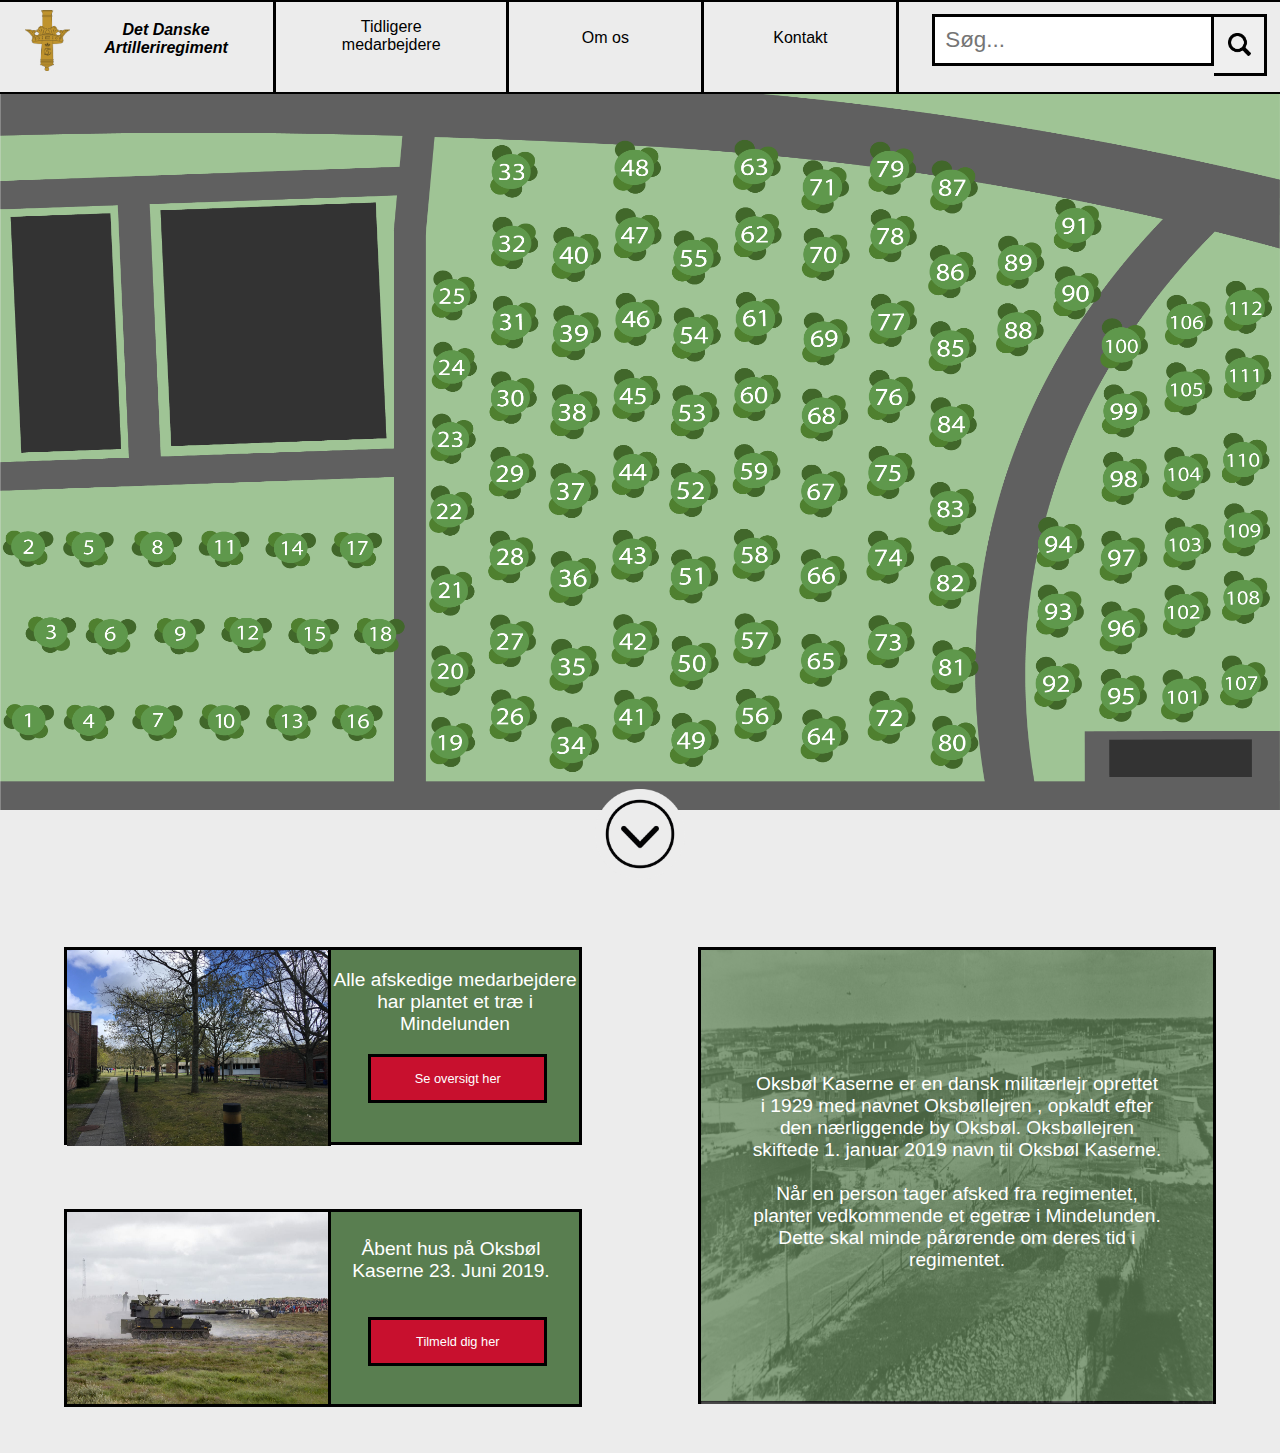
==== index.html @ 59555e50 "Javascript til submit alert" ====
<!DOCTYPE html>
<html lang="da">
<head>
    <meta charset="UTF-8">
    <meta name="viewport" content="width-device-width, initial-scale=1.0">
    <title>Mindelunden - Det Danske Artilleriregiment</title>
    <link rel="stylesheet" href="CSS/style.css">
    <link rel="icon" href="Billeder/favicon.png">
    <link rel="stylesheet" href="">
    <script src="javascript/main.js" defer></script>
</head>
<body>
    <nav class="topbar">
      <a href="index.html">
           <div class="logo">
                <img class="dar" src="Billeder/dar-logo.png" alt="Det Danske Artilleriregiment logo">
                <h1>Det Danske <br> Artilleriregiment</h1>
            </div>
        </a>
        <div class="t-med">
            <p>Tidligere <br> medarbejdere</p>
        </div>
        <a href="html/om-os.html">
            <div class="om-os">
                <p>Om os</p>
            </div>
        </a>
        <a href="html/kontakt.html">
            <div class="kontakt">
                <p>Kontakt</p>
            </div>
        </a>
        <div>
           
           <button type="submit"><img src="Billeder/search.png" alt="Søg"></button>
           
            <input type="text" placeholder="Søg...">
        
        </div>
    </nav>
    
    <main>
       <img class="map" src="Billeder/map.png" alt="Kort over Mindelunden">
       <div class="rul-ned">
           <img src="Billeder/pil-ned.png" alt="Pil ned ">
       </div>
       
       <div class="main-nede">
           <div class="oversigt">
               <img src="Billeder/main-mindelunden-oversigt.jpg" alt="Mindelunden">
               <p class="oversigt-tekst">Alle afskedige medarbejdere har plantet et træ i Mindelunden</p>
               <button type="submit">
                   <p>Se oversigt her</p>
               </button>
           </div>
           
            <div class="info">
               <img src="Billeder/mindelund.png" alt="">
               <p>Oksbøl Kaserne er en dansk militærlejr oprettet i 1929 med navnet Oksbøllejren , opkaldt efter den nærliggende by Oksbøl. Oksbøllejren skiftede 1. januar 2019 navn til Oksbøl Kaserne. <br><br>Når en person tager afsked fra regimentet, planter vedkommende et egetræ i Mindelunden. Dette skal minde pårørende om deres tid i regimentet.</p>
           </div>

           <div class="o-hus">
               <img src="Billeder/open-house.jpg">
               <p class="o-hus-tekst">Åbent hus på Oksbøl Kaserne 23. Juni 2019.</p>
               <button type="submit">
                   <p>Tilmeld dig her</p>
               </button>
           </div>
           
          
       </div>
       
    </main>
</body>
</html>
---- CSS/style.css ----
body {
    margin: 0;
    background-color: #ECECEC;
    font-family: verdana, sans-serif;
}



/*Kodning for topbar */



.topbar {
    height: 10vh;
    border-top: solid;
    border-bottom: solid;
    border-width: 2px;
    border-color: #000000;
    min-height: 75px;
    position: fixed;
    background-color: #ECECEC;
    z-index: 1;
}
.dar {
    width: 45px;
    height: auto;
    float: left;
    margin: 8px 8px 8px 25px;
    min-width: 45px;
    
}
.topbar h1 {
    margin: 7px;
    font-size: 1em;
    font-style: italic;
    text-align: center;
    padding: 12px;
    color: #000000;
    min-width: 100px;
}
.logo {
    border-right: solid;
    border-color: #000000;
    height: 10vh;
    width: 18%;
    float: left;
    min-width: 273px;
    min-height: 75px;
}
.t-med {
    height: 10vh;
    float: left;
    width: 18%;
    border-right: solid;
    min-height: 75px;
}
.t-med:hover {
    background-color: #555555;
    color: #FFFFFF;
    border-color: #000000;
}
.t-med p {
    text-align: center;
}
.om-os {
    height: 10vh;
    float: left;
    width: 15%;
    border-right: solid;
    min-height: 75px;
    color: #000000;
}
.om-os:hover {
    background-color: #555555;
    color: #FFFFFF;
    border-color: #000000;
}
.om-os-aktiv {
    background-color: #555555;
    border-color: #000000;
    height: 10vh;
    float: left;
    width: 15%;
    border-right: solid;
    min-height: 75px;
    border-right-color: #000000;
}
.om-os-aktiv p {
    padding: 11px;
    text-align: center;
    color: #FFFFFF;
}
.om-os p {
    padding: 11px;
    text-align: center;
}
.kontakt {
    height: 10vh;
    float: left;
    width: 15%;
    border-right: solid;
    min-height: 75px;
    border-color: #000000;
    color: #000000;
}
.kontakt:hover {
    background-color: #555555;
    color: #FFFFFF;
    border-color: #000000;
}
.kontakt-aktiv {
    height: 10vh;
    float: left;
    width: 15%;
    border-right: solid;
    min-height: 75px;
    background-color: #555555;
    color: #FFFFFF;
    border-color: #000000;
}
.kontakt-aktiv p {
    padding: 11px;
    text-align: center;
}
.kontakt p {
    padding: 11px;
    text-align: center;
}
.topbar input {
    padding: 10px;
    border: solid;
    font-size: 1.4em;
    float: right;
    width: 10%;
    min-height: 18px;
    margin-top: 11.5px;
    font-family: verdana, sans-serif;
}
.topbar button img{
  width: 60%;
  margin: 20%;
  float: left;
  min-width: 40%;
  min-height: 18px;
}
.topbar button {
    border: solid;
    border-left-width: inherit;
    cursor: pointer;
    width: 4%;
    height: 6.9vh;
    min-width: 53px;
    min-height: 52px;
    float: right;
    margin-top: 11.5px;
    margin-right: 1%;
}
@media screen and (min-width: 1398px) {
    .topbar input {
        width: 25%;
    }
}
@media screen and (max-width: 1398px) {
    .topbar input {
        width: 20%;
    }
}
@media screen and (max-width: 1180px) {
    .topbar input {
        width: 10%;
    }
}



/*Kode om main*/



.map {
    height: 90vh;
    width: 100%;
    min-height: 44vw;
}
.rul-ned {
    text-align: center;
}
.rul-ned img {
    display: inline-block;
    width: 90px;
    margin-top: -25px;
    cursor: pointer;
}
.oversigt {
    background-color: #597E50;
    width: 40%;
    height: 15vw;
    margin-left: 5%;
    margin-top: 5%;
    border: solid;
    float: left;
}
.oversigt img {
    width: 51%;
    float: left;
    border-right: solid;
    border-color: #000000;
}
.oversigt-tekst {
    color: #FFFFFF;
    text-align: center;
    font-size: 1.5vw;
}
.oversigt button {
    width: 35%;
    position: relative;
    left: 7.25%;
    background-color: #C8102E;
    color: #FFFFFF;
    font-family: verdana, sans-serif;
    font-size: 1vw;
    border: solid;
    border-color: #000000;
    cursor: pointer;
}
.o-hus {
    background-color: #597E50;
    width: 40%;
    height: 15vw;
    margin-left: 5%;
    margin-top: 5%;
    border: solid;
    float: left;
}
.o-hus img {
    width: 51%;
    float: left;
    border-right: solid;
    border-color: #000000;
    height: 15vw;
}
.o-hus-tekst {
    color: #FFFFFF;
    text-align: center;
    font-size: 1.5vw;
    margin: 5% 5% 0 55%;
}
.o-hus button {
    width: 35%;
    position: relative;
    left: 7.25%;
    background-color: #C8102E;
    color: #FFFFFF;
    font-family: verdana, sans-serif;
    font-size: 1vw;
    border: solid;
    border-color: #000000;
    cursor: pointer;
    margin-top: 7%;
}
.main-nede {
    height: 44.5vw;
}
.info {
    background-color: #597E50;
    width: 40%;
    height: 35.25vw;
    border: solid;
    float: right;
    margin-top: 5%;
    margin-right: 5%;
    position: relative;
    text-align: center;
}
.info img {
    width: 100%;
    height: 35.5vw;
    opacity: 0.3;
}
.info p {
    color: #FFFFFF;
    text-align: center;
    font-size: 1.5vw;
    position: absolute;
    top: 45%;
    left: 50%;
    transform: translate(-50%, -50%);
    width: 80%;
}



/*Kodning for om os*/



.om-os-main img {
    width: 30%;
    margin-top: 10%;
    margin-left: 5%;
    float: left;
    border: solid;
    border-color: #000000;
}
.link-boks {
    background-color: #FFFFFF;
    float: left;
    clear: left;
    border: solid;
    border-color: #000000;
    margin-top: 5%;
    margin-left: 5%;
    width: 20%;
}
.link-boks p {
    padding-left: 5%;
    text-decoration: underline;
    cursor: pointer;
    font-size: 1vw;
}
.om-os-tekst {
    float: right;
    width: 60%;
}
.om-os-tekst h1 {
    margin-top: 15.9%;
    font-size: 1.6vw;
}
.om-os-tekst h2 {
    font-size: 1.6vw;
}
.om-os-tekst p {
    font-size: 1vw;
    padding-right: 5%;
    margin-bottom: 7.5%;
}



/*Kode om kontakt*/



.kontakt-opl {
    background-color: #FFFFFF;
    float: left;
    border: solid;
    border-color: #000000;
    margin-top: 10%;
    margin-left: 5%;
    width: 20%;
}
.kontakt-opl p {
    padding-left: 5%;
    font-size: 1vw;
}
#kontakt-underline {
    text-decoration: underline;
    font-size: 1.2vw;
}
.rettelser {
    background-color: #FFFFFF;
    border: solid;
    border-color: #000000;
    margin-top: 10%;
    margin-right: 5%;
    width: 50%;
    float: right;
}
.rettelser h1 {
    text-align: center;
    font-size: 2vw;
}
.rettelser p {
    text-align: center;
    padding: 0 5% 2% 5%;
    font-size: 1vw;
}
.rettelser label {
    margin-left: 5%;
    margin-top: 3%;
    font-weight: 600;
    font-size: 1vw;
    float:left
}
.rettelser input {
    width: 74%;
    padding: 1%;
    font-family: verdana, sans-serif;
    margin-bottom: 3%;
    font-style: italic;
    float: right;
    border: solid;
    border-color: #000000;
    margin: 2% 5% 2% 2%;
    font-size: 1vw;
}
.rettelser textarea {
    width: 74%;
    padding: 1%;
    font-family: verdana, sans-serif;
    margin-bottom: 3%;
    font-style: italic;
    float: right;
    border: solid;
    border-color: #000000;
    margin: 2% 5% 2% 2%;
    height: 15vh;
    font-size: 1vw;
}
#e-mail {
    margin-top: 5%;
}
#textarea {
    margin-top: 6%;
}
#submit {
    margin-right: 5%;
    margin-bottom: 4%;
    width: 20%;
    background-color: #597E50;
    color: #FFFFFF;
    border: solid;
    border-color: #000000;
    cursor: pointer;
}
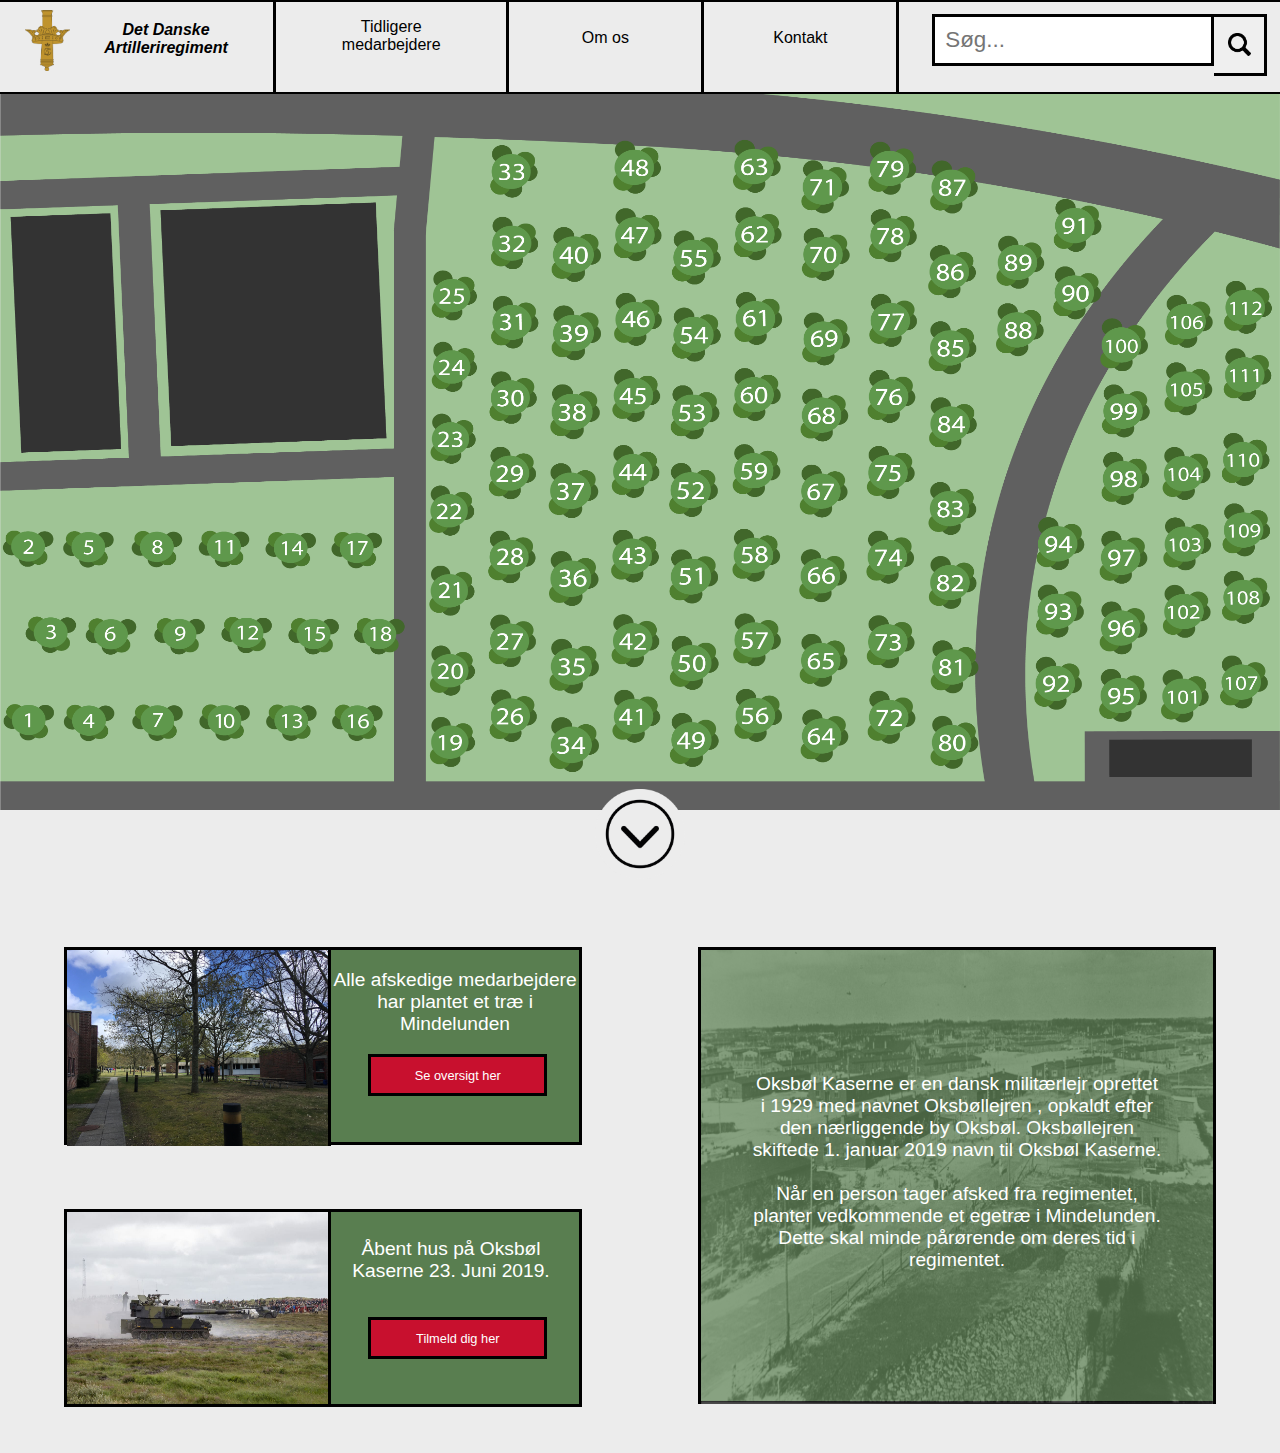
==== commit 0836e2f0: "Rettelser fra validator" ====
--- a/index.html
+++ b/index.html
@@ -1,25 +1,28 @@
 <!DOCTYPE html>
 <html lang="da">
+
 <head>
     <meta charset="UTF-8">
     <meta name="viewport" content="width-device-width, initial-scale=1.0">
     <title>Mindelunden - Det Danske Artilleriregiment</title>
     <link rel="stylesheet" href="CSS/style.css">
     <link rel="icon" href="Billeder/favicon.png">
-    <link rel="stylesheet" href="">
     <script src="javascript/main.js" defer></script>
 </head>
+
 <body>
     <nav class="topbar">
-      <a href="index.html">
-           <div class="logo">
+        <a href="index.html">
+            <div class="logo">
                 <img class="dar" src="Billeder/dar-logo.png" alt="Det Danske Artilleriregiment logo">
                 <h1>Det Danske <br> Artilleriregiment</h1>
             </div>
         </a>
-        <div class="t-med">
-            <p>Tidligere <br> medarbejdere</p>
-        </div>
+        <a href="html/tidl-medarbjeder.html">
+            <div class="t-med">
+                <p>Tidligere <br> medarbejdere</p>
+            </div>
+        </a>
         <a href="html/om-os.html">
             <div class="om-os">
                 <p>Om os</p>
@@ -31,45 +34,59 @@
             </div>
         </a>
         <div>
-           
-           <button type="submit"><img src="Billeder/search.png" alt="Søg"></button>
-           
+
+            <button class="search" type="submit"><img src="Billeder/search.png" alt="Søg"></button>
+
             <input type="text" placeholder="Søg...">
+
+        </div>
         
+        <div>
+            <img onclick="respNav()" class="burger" src="Billeder/hamburger-icon.png" alt="Hamburger ikon">
+        </div>
+        
+        <div id="respLinks">
+            <a class="respTidlDiv" href="html/tidl-medarbjeder.html">Tidligere medarbejdere</a>
+            <a class="respOmDiv" href="html/om-os.html">Om os</a>
+            <a class="respKontaktDiv" href="html/kontakt.html">Kontakt</a>
         </div>
     </nav>
-    
+
     <main>
-       <img class="map" src="Billeder/map.png" alt="Kort over Mindelunden">
-       <div class="rul-ned">
-           <img src="Billeder/pil-ned.png" alt="Pil ned ">
-       </div>
-       
-       <div class="main-nede">
-           <div class="oversigt">
-               <img src="Billeder/main-mindelunden-oversigt.jpg" alt="Mindelunden">
-               <p class="oversigt-tekst">Alle afskedige medarbejdere har plantet et træ i Mindelunden</p>
-               <button type="submit">
-                   <p>Se oversigt her</p>
-               </button>
-           </div>
-           
-            <div class="info">
-               <img src="Billeder/mindelund.png" alt="">
-               <p>Oksbøl Kaserne er en dansk militærlejr oprettet i 1929 med navnet Oksbøllejren , opkaldt efter den nærliggende by Oksbøl. Oksbøllejren skiftede 1. januar 2019 navn til Oksbøl Kaserne. <br><br>Når en person tager afsked fra regimentet, planter vedkommende et egetræ i Mindelunden. Dette skal minde pårørende om deres tid i regimentet.</p>
-           </div>
+        <img class="map" src="Billeder/map.png" alt="Kort over Mindelunden">
+        <div class="rul-ned">
+           <a href="#scroll"> <img src="Billeder/pil-ned.png" alt="Pil ned "></a>
+        </div>
 
-           <div class="o-hus">
-               <img src="Billeder/open-house.jpg">
-               <p class="o-hus-tekst">Åbent hus på Oksbøl Kaserne 23. Juni 2019.</p>
-               <button type="submit">
-                   <p>Tilmeld dig her</p>
-               </button>
-           </div>
-           
-          
-       </div>
-       
+        <div class="main-nede">
+            <div class="oversigt">
+                <img src="Billeder/main-mindelunden-oversigt.jpg" alt="Mindelunden">
+                <p class="oversigt-tekst">Alle afskedige medarbejdere har plantet et træ i Mindelunden</p>
+                <form method="get" action="html/tidl-medarbjeder.html">
+                    <button type="submit">
+                        Se oversigt her
+                    </button>
+                </form>
+            </div>
+
+           <a name="scroll" > 
+               <div class="info">
+                    <img src="Billeder/mindelund.png" alt="">
+                    <p>Oksbøl Kaserne er en dansk militærlejr oprettet i 1929 med navnet Oksbøllejren , opkaldt efter den nærliggende by Oksbøl. Oksbøllejren skiftede 1. januar 2019 navn til Oksbøl Kaserne. <br><br>Når en person tager afsked fra regimentet, planter vedkommende et egetræ i Mindelunden. Dette skal minde pårørende om deres tid i regimentet.</p>
+                </div>
+            </a>
+            <div class="o-hus">
+                <img src="Billeder/open-house.jpg" alt="Åbent hus">
+                <p class="o-hus-tekst">Åbent hus på Oksbøl Kaserne 23. Juni 2019.</p>
+                <button type="submit">
+                    Tilmeld dig her
+                </button>
+            </div>
+
+
+        </div>
+
     </main>
 </body>
+
 </html>--- a/CSS/style.css
+++ b/CSS/style.css
@@ -4,6 +4,9 @@
     font-family: verdana, sans-serif;
 }
 
+html {
+    scroll-behavior: smooth
+}
 
 
 /*Kodning for topbar */
@@ -21,14 +24,16 @@
     background-color: #ECECEC;
     z-index: 1;
 }
+
 .dar {
     width: 45px;
     height: auto;
     float: left;
     margin: 8px 8px 8px 25px;
     min-width: 45px;
-    
-}
+
+}
+
 .topbar h1 {
     margin: 7px;
     font-size: 1em;
@@ -38,6 +43,7 @@
     color: #000000;
     min-width: 100px;
 }
+
 .logo {
     border-right: solid;
     border-color: #000000;
@@ -47,21 +53,26 @@
     min-width: 273px;
     min-height: 75px;
 }
+
 .t-med {
     height: 10vh;
     float: left;
     width: 18%;
     border-right: solid;
     min-height: 75px;
-}
+    color: #000000;
+}
+
 .t-med:hover {
     background-color: #555555;
     color: #FFFFFF;
     border-color: #000000;
 }
+
 .t-med p {
     text-align: center;
 }
+
 .om-os {
     height: 10vh;
     float: left;
@@ -70,11 +81,13 @@
     min-height: 75px;
     color: #000000;
 }
+
 .om-os:hover {
     background-color: #555555;
     color: #FFFFFF;
     border-color: #000000;
 }
+
 .om-os-aktiv {
     background-color: #555555;
     border-color: #000000;
@@ -85,15 +98,18 @@
     min-height: 75px;
     border-right-color: #000000;
 }
+
 .om-os-aktiv p {
     padding: 11px;
     text-align: center;
     color: #FFFFFF;
 }
+
 .om-os p {
     padding: 11px;
     text-align: center;
 }
+
 .kontakt {
     height: 10vh;
     float: left;
@@ -103,11 +119,13 @@
     border-color: #000000;
     color: #000000;
 }
+
 .kontakt:hover {
     background-color: #555555;
     color: #FFFFFF;
     border-color: #000000;
 }
+
 .kontakt-aktiv {
     height: 10vh;
     float: left;
@@ -118,14 +136,17 @@
     color: #FFFFFF;
     border-color: #000000;
 }
+
 .kontakt-aktiv p {
     padding: 11px;
     text-align: center;
 }
+
 .kontakt p {
     padding: 11px;
     text-align: center;
 }
+
 .topbar input {
     padding: 10px;
     border: solid;
@@ -136,13 +157,15 @@
     margin-top: 11.5px;
     font-family: verdana, sans-serif;
 }
-.topbar button img{
-  width: 60%;
-  margin: 20%;
-  float: left;
-  min-width: 40%;
-  min-height: 18px;
-}
+
+.topbar button img {
+    width: 60%;
+    margin: 20%;
+    float: left;
+    min-width: 40%;
+    min-height: 18px;
+}
+
 .topbar button {
     border: solid;
     border-left-width: inherit;
@@ -155,16 +178,34 @@
     margin-top: 11.5px;
     margin-right: 1%;
 }
+.burger {
+    display: none;
+}
+#respLinks {
+    display: none;
+}
+.respTidlDiv {
+    display: none;
+}
+.respOmDiv {
+    display: none;
+}
+.respKontaktDiv {
+    display: none;
+}
+
 @media screen and (min-width: 1398px) {
     .topbar input {
-        width: 25%;
-    }
-}
+        width: 24%;
+    }
+}
+
 @media screen and (max-width: 1398px) {
     .topbar input {
         width: 20%;
     }
 }
+
 @media screen and (max-width: 1180px) {
     .topbar input {
         width: 10%;
@@ -182,15 +223,18 @@
     width: 100%;
     min-height: 44vw;
 }
+
 .rul-ned {
     text-align: center;
 }
+
 .rul-ned img {
     display: inline-block;
     width: 90px;
     margin-top: -25px;
     cursor: pointer;
 }
+
 .oversigt {
     background-color: #597E50;
     width: 40%;
@@ -200,17 +244,20 @@
     border: solid;
     float: left;
 }
+
 .oversigt img {
     width: 51%;
     float: left;
     border-right: solid;
     border-color: #000000;
 }
+
 .oversigt-tekst {
     color: #FFFFFF;
     text-align: center;
     font-size: 1.5vw;
 }
+
 .oversigt button {
     width: 35%;
     position: relative;
@@ -222,7 +269,9 @@
     border: solid;
     border-color: #000000;
     cursor: pointer;
-}
+    padding: 2%;
+}
+
 .o-hus {
     background-color: #597E50;
     width: 40%;
@@ -232,6 +281,7 @@
     border: solid;
     float: left;
 }
+
 .o-hus img {
     width: 51%;
     float: left;
@@ -239,12 +289,14 @@
     border-color: #000000;
     height: 15vw;
 }
+
 .o-hus-tekst {
     color: #FFFFFF;
     text-align: center;
     font-size: 1.5vw;
     margin: 5% 5% 0 55%;
 }
+
 .o-hus button {
     width: 35%;
     position: relative;
@@ -257,10 +309,13 @@
     border-color: #000000;
     cursor: pointer;
     margin-top: 7%;
-}
+    padding: 2%;
+}
+
 .main-nede {
     height: 44.5vw;
 }
+
 .info {
     background-color: #597E50;
     width: 40%;
@@ -272,11 +327,13 @@
     position: relative;
     text-align: center;
 }
+
 .info img {
     width: 100%;
     height: 35.5vw;
     opacity: 0.3;
 }
+
 .info p {
     color: #FFFFFF;
     text-align: center;
@@ -302,6 +359,7 @@
     border: solid;
     border-color: #000000;
 }
+
 .link-boks {
     background-color: #FFFFFF;
     float: left;
@@ -312,23 +370,28 @@
     margin-left: 5%;
     width: 20%;
 }
+
 .link-boks p {
     padding-left: 5%;
     text-decoration: underline;
     cursor: pointer;
     font-size: 1vw;
 }
+
 .om-os-tekst {
     float: right;
     width: 60%;
 }
+
 .om-os-tekst h1 {
     margin-top: 15.9%;
     font-size: 1.6vw;
 }
+
 .om-os-tekst h2 {
     font-size: 1.6vw;
 }
+
 .om-os-tekst p {
     font-size: 1vw;
     padding-right: 5%;
@@ -350,14 +413,17 @@
     margin-left: 5%;
     width: 20%;
 }
+
 .kontakt-opl p {
     padding-left: 5%;
     font-size: 1vw;
 }
-#kontakt-underline {
+
+.kontakt-underline {
     text-decoration: underline;
     font-size: 1.2vw;
 }
+
 .rettelser {
     background-color: #FFFFFF;
     border: solid;
@@ -367,22 +433,26 @@
     width: 50%;
     float: right;
 }
-.rettelser h1 {
+
+.rettelser h2 {
     text-align: center;
     font-size: 2vw;
 }
+
 .rettelser p {
     text-align: center;
     padding: 0 5% 2% 5%;
     font-size: 1vw;
 }
+
 .rettelser label {
     margin-left: 5%;
     margin-top: 3%;
     font-weight: 600;
     font-size: 1vw;
-    float:left
-}
+    float: left
+}
+
 .rettelser input {
     width: 74%;
     padding: 1%;
@@ -395,6 +465,7 @@
     margin: 2% 5% 2% 2%;
     font-size: 1vw;
 }
+
 .rettelser textarea {
     width: 74%;
     padding: 1%;
@@ -408,12 +479,15 @@
     height: 15vh;
     font-size: 1vw;
 }
+
 #e-mail {
     margin-top: 5%;
 }
+
 #textarea {
     margin-top: 6%;
 }
+
 #submit {
     margin-right: 5%;
     margin-bottom: 4%;
@@ -423,4 +497,476 @@
     border: solid;
     border-color: #000000;
     cursor: pointer;
+    width: 30%;
+    padding: 1%;
+    font-family: verdana, sans-serif;
+    font-style: italic;
+    float: right;
+    font-size: 1vw;
+}
+
+#submitSendt {
+    background-color: #597E50;
+    width: 15%;
+    height: 5vw;
+    float: right;
+    border: solid;
+    color: #FFFFFF;
+    border-color: #000000;
+    transform: translate(215%, 497%);
+    text-align: center;
+    display: none;
+}
+
+#submitSendt p {
+    margin-top: 12%;
+    font-size: 1vw;
+}
+
+.tidl-med-header {
+    font-size: 2.5vw;
+    margin-top: 9%;
+    display: inline-block;
+}
+
+.tidl-med-containr {
+    text-align: center;
+    width: 100%;
+}
+
+.info-person-box {
+    float: left;
+    width: 25%;
+    height: auto;
+    border: solid;
+    margin-left: 5.9%;
+    background-color: #ffffff;
+    margin-top: 3%;
+    margin-bottom: 2%;
+}
+
+.info-person-box img {
+    float: left;
+    width: inherit;
+    height: inherit;
+    border-right: solid;
+    background-color: rgba(89, 126, 80, 0.3);
+}
+
+.info-person-text {
+    margin-left: 2%;
+    margin-top: 2%;
+    margin-bottom: 0%;
+    float: left;
+    font-family: Verdana, sans-serif;
+}
+
+.readMoreBtn {
+    float: right;
+    margin-right: 1%;
+    margin-top: 1%;
+    margin-bottom: 1%;
+    color: #fff;
+    background-color: #c8102e;
+    font-family: Verdana, sans-serif;
+    border: solid;
+    border-color: #000;
+    border-width: thin;
+    cursor: pointer;
+}
+
+#sorterBtn {
+    width: 11%;
+    float: right;
+    clear: right;
+    margin-right: 6.4%;
+    margin-top: -5%;
+    cursor: pointer;
+}
+#sorterOverlay {
+    width: 8.5%;
+    height: 10vh;
+    background-color: #fff;
+    border: solid;
+    padding: 1%;
+    text-align: right;
+    position: absolute;
+    margin-left: 82.8%;
+    margin-top: -3.5%;
+    line-height: 1.5;
+    display: none;
+}
+#sorterBtn img {
+    width: 11%;
+    height: auto;
+    float: right;
+    clear: both;
+}
+#infoOverlay {
+    width: 80%;
+    height: 37vw;
+    background-color: #fff;
+    margin: 10%;
+    position: absolute;
+    z-index: 0;
+    border: solid;
+    display: none;
+}
+.soldat-billede {
+    float: left;
+    background-color: rgba(89, 126, 80, 0.3);
+    margin: 4%;
+    border: solid;
+    width: 21.1%;
+}
+.overlay-text {
+    float: left;
+    font-size: 1em;
+    font-weight: 300;
+    margin-top: 2.5%;
+    font-size: 1vw;
+}
+.info-lillebox {
+    border: solid;
+    width: 21.1%;
+    height: 12.7vw;
+    float: left;
+    clear: left;
+    margin-top: -3%;
+    margin-left: 4%;
+    text-align: center;
+}
+#smallBox {
+    font-weight: 300;
+    margin: 4%;
+    font-size: 1vw;
+}
+#largeBox {
+    font-weight: 300;
+    margin: 4%;
+    font-size: 1vw;
+}
+.info-bigbox {
+    border: solid;
+    width: 60%;
+    height: 20vw;
+    float: right;
+    margin-top: -12.2%;
+    margin-right: 9%;
+    text-align: center;
+}
+#red_x {
+    width: 4vw;
+    background-color: white;
+    height: 4vw;
+    float: right;
+    border: none;
+}
+#red_x_btn {
+    background-color: white;
+    width: 6.5%;
+    float: right;
+    clear: right;
+    margin: 1%;
+    border: none;
+    cursor: pointer;
+}
+
+
+
+/*Kode til skalerbarhed af ipad og mobil*/
+
+
+
+@media screen and (max-width: 930px) {
+    .t-med {
+        display: none;
+    }
+    .om-os {
+        display: none;
+    }
+    .kontakt {
+        display: none;
+    }
+    .topbar input {
+        display: none;
+    }
+    .search {
+        visibility: hidden;
+    }
+    .map {
+        display: none;
+    }
+    .om-os-aktiv {
+        display: none;
+    }
+    .kontakt-aktiv {
+        display: none;
+    }
+    .om-os-main img {
+        width: 70%;
+        margin-top: 17%;
+        margin-left: 15%;
+    }
+    .link-boks {
+        margin-left: 15%;
+        width: 70%;
+        margin-top: 0;
+        margin-bottom: 5%;
+    }
+
+    .link-boks p {
+        padding-left: 5%;
+        text-align: center;
+        font-size: 2vw;
+    }
+
+    .om-os-tekst {
+        width: 70%;
+        margin-right: 15%;
+        text-align: center;
+    }
+
+    .om-os-tekst h1 {
+        margin-top: 10%;
+        font-size: 2vw;
+    }
+
+    .om-os-tekst h2 {
+        font-size: 2vw;
+    }
+
+    .om-os-tekst p {
+        font-size: 2vw;
+        padding-right: 5%;
+        margin-bottom: 10%;
+    }
+    
+    
+    .rettelser {
+        margin-top: 10%;
+        margin-right: 10%;
+        width: 80%;
+    }
+
+    .rettelser h1 {
+        font-size: 2vw;
+    }
+
+    .rettelser p {
+        font-size: 2vw;
+    }
+
+    .rettelser label {
+        font-size: 2vw;
+    }
+
+    .rettelser input {
+        width: 72%;
+        font-size: 2vw;
+    }
+
+    .rettelser textarea {
+        width: 72%;
+        font-size: 2vw;
+    }
+    #submit {
+        font-size: 2vw;
+    }
+    #submitSendt {
+        width: 30%;
+        height: 10vw;
+        border-color: #000000;
+        transform: translate(-120%, -300%);
+    }
+
+    #submitSendt p {
+        font-size: 2vw;
+    }
+    .kontakt-opl {
+        margin-left: 9.5%;
+        width: 80%;
+        margin-top: 17%;
+    }
+
+    .kontakt-opl p {
+        padding-left: 0;
+        font-size: 2vw;
+        text-align: center;
+    }
+
+    #kontakt-underline {
+        font-size: 2vw;
+    }
+    
+    .tidl-med-header {
+        margin-top: 17%;
+    }
+
+    .info-person-box {
+        width: 50%;
+        margin-left: 25%;
+    }
+    .info-person-text {
+        margin-left: 52%;
+        margin-top: 2%;
+        float: none;
+        font-size: 1.8vw;
+    }
+
+    .readMoreBtn {
+        margin-top: 24%;
+    }
+    #sorterOverlay {
+        text-align: right;
+        position: absolute;
+        margin-left: 82.6%;
+        margin-top: -1%;
+        line-height: 1.5;
+        font-size: 1.5vw;
+    }
+    #infoOverlay {
+        height: 100vw;
+        margin-top: 17%;
+    }
+    .soldat-billede {
+        margin-left: 30%;
+        width: 40%;
+    }
+    .overlay-text {
+        margin-top: -5%;
+        font-size: 2vw;
+        margin-left: 38%; 
+        margin-bottom: 2%;
+    }
+    .info-lillebox {
+        width: 40%;
+        height: 12.7vw;
+        margin-top: 0;
+        margin-left: 30%;
+    }
+    #smallBox {
+        font-weight: 300;
+        margin: 4%;
+        font-size: 2vw;
+    }
+    #largeBox {
+        font-size: 2vw;
+    }
+    .info-bigbox {
+        width: 60%;
+        margin-top: 2%;;
+        margin-right: 20%;
+    }
+    
+    .burger {
+        display: block;
+        width: 7vw;
+        min-width: 64px;
+        float: right;
+        margin-right: -6%;
+        height: 7vw;
+        min-height: 65px;
+        margin-top: 0.5%;
+        cursor: pointer;
+    }
+    
+    #respLinks {
+        margin-top: 75px;
+    }
+    #respLinks a {
+        color: #000000;
+        background-color: #ECECEC;     
+        padding: 14px 16px;
+        display: block;
+        width: 100%;
+        text-align: center;
+        clear: right;
+    }
+    .respTidlDiv {
+        border-top: solid;
+        text-decoration: none;
+    }
+    .respOmDiv {
+        border-top: solid;
+        border-bottom: solid;
+        text-decoration: none;
+    }
+    .respKontaktDiv {
+        border-bottom: solid;
+        text-decoration: none;
+    }
+    .respOmDivAktiv {
+        text-decoration: underline;
+    }
+    .respKontaktDivAktiv {
+        text-decoration: underline;
+    }
+    .respTidlDivAktiv {
+        text-decoration: underline;
+    }
+}
+
+
+
+
+@media screen and (max-width: 700px) {
+    .oversigt {
+    background-color: #597E50;
+    width: 60%;
+    height: 22.6vw;
+    margin-left: 20%;
+    margin-top: 5%;
+    border: solid;
+    float: left;
+    }
+
+    .oversigt-tekst {
+        color: #FFFFFF;
+        text-align: center;
+        font-size: 2vw;
+    }
+
+    .oversigt button {
+        font-size: 2vw;
+    }
+    
+    .o-hus {
+        width: 60%;
+        height: 22.6vw;
+        margin-left: 20%;
+        margin-bottom: 5%;
+    }
+
+    .o-hus img {
+        height: 22.5vw;
+    }
+
+    .o-hus-tekst {
+        color: #FFFFFF;
+        text-align: center;
+        font-size: 2vw;
+        margin: 5% 5% 0 55%;
+    }
+
+    .o-hus button {
+        font-size: 2vw;
+        margin-top: 5%;
+    }
+    .info {
+        width: 60%;
+        margin-right: 19%;
+    }
+    .info p {
+        font-size: 2vw;
+    }
+    #submitSendt {
+        transform: translate(-100%, -400%);
+    }
+    #sorterBtn img {
+        display: none;
+    }
+    #sorterOverlay {
+        margin-top: 2.9%;
+    }
 }